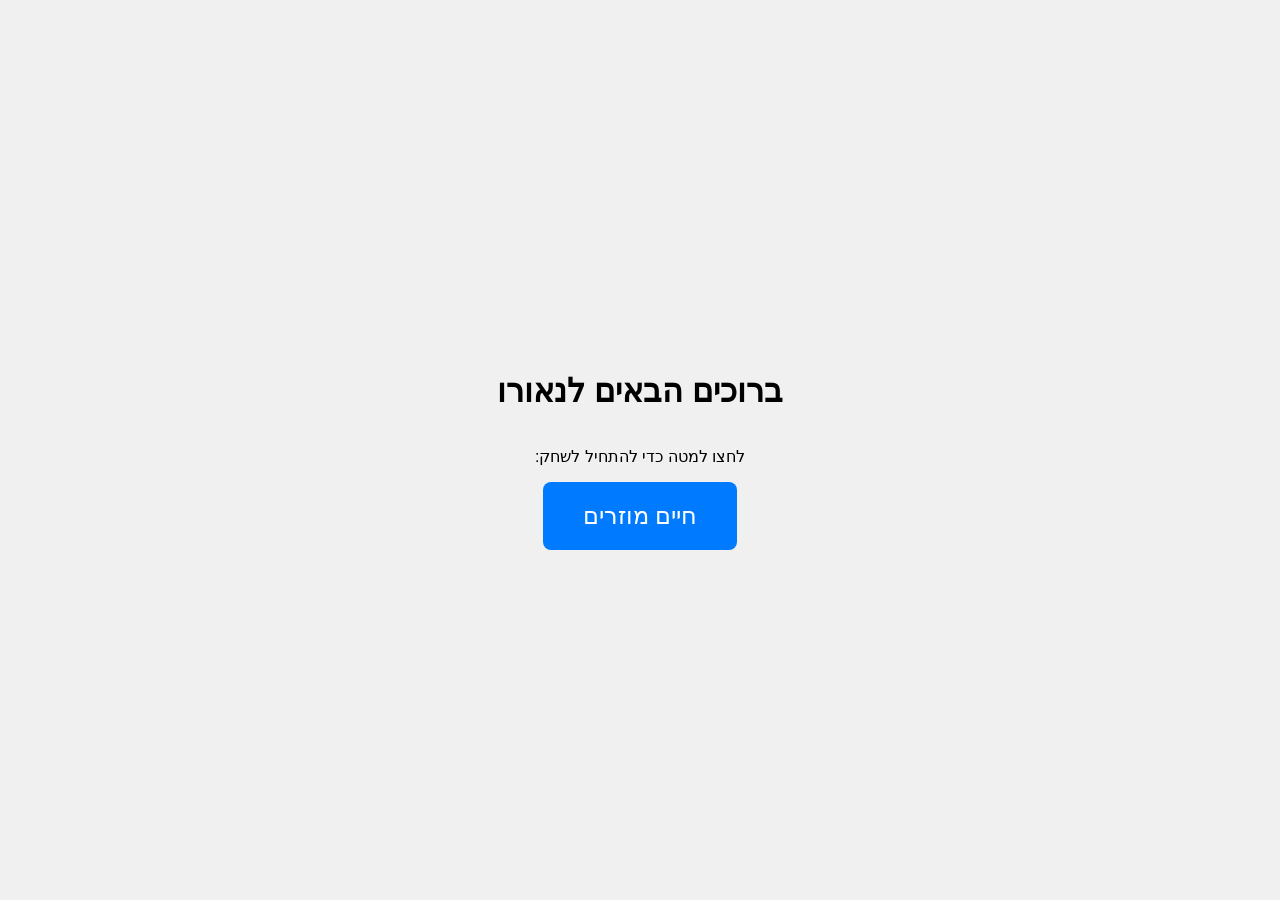
==== index.html @ ce370757 "Create index.html" ====
<!DOCTYPE html>
<html lang="he" dir="rtl">
<head>
    <meta charset="UTF-8">
    <meta name="viewport" content="width=device-width, initial-scale=1.0">
    <title>נאורו - דף הבית</title>
    <style>
        body {
            font-family: sans-serif;
            display: flex;
            flex-direction: column;
            align-items: center;
            justify-content: center;
            height: 100vh;
            margin: 0;
            background-color: #f0f0f0;
        }
        .game-link {
            padding: 20px 40px;
            font-size: 24px;
            background-color: #007bff;
            color: white;
            text-decoration: none;
            border-radius: 8px;
            transition: background-color 0.3s;
        }
        .game-link:hover {
            background-color: #0056b3;
        }
    </style>
</head>
<body>
    <h1>ברוכים הבאים לנאורו</h1>
    <p>לחצו למטה כדי להתחיל לשחק:</p>
    <a href="game.html" class="game-link">חיים מוזרים</a>
</body>
</html>
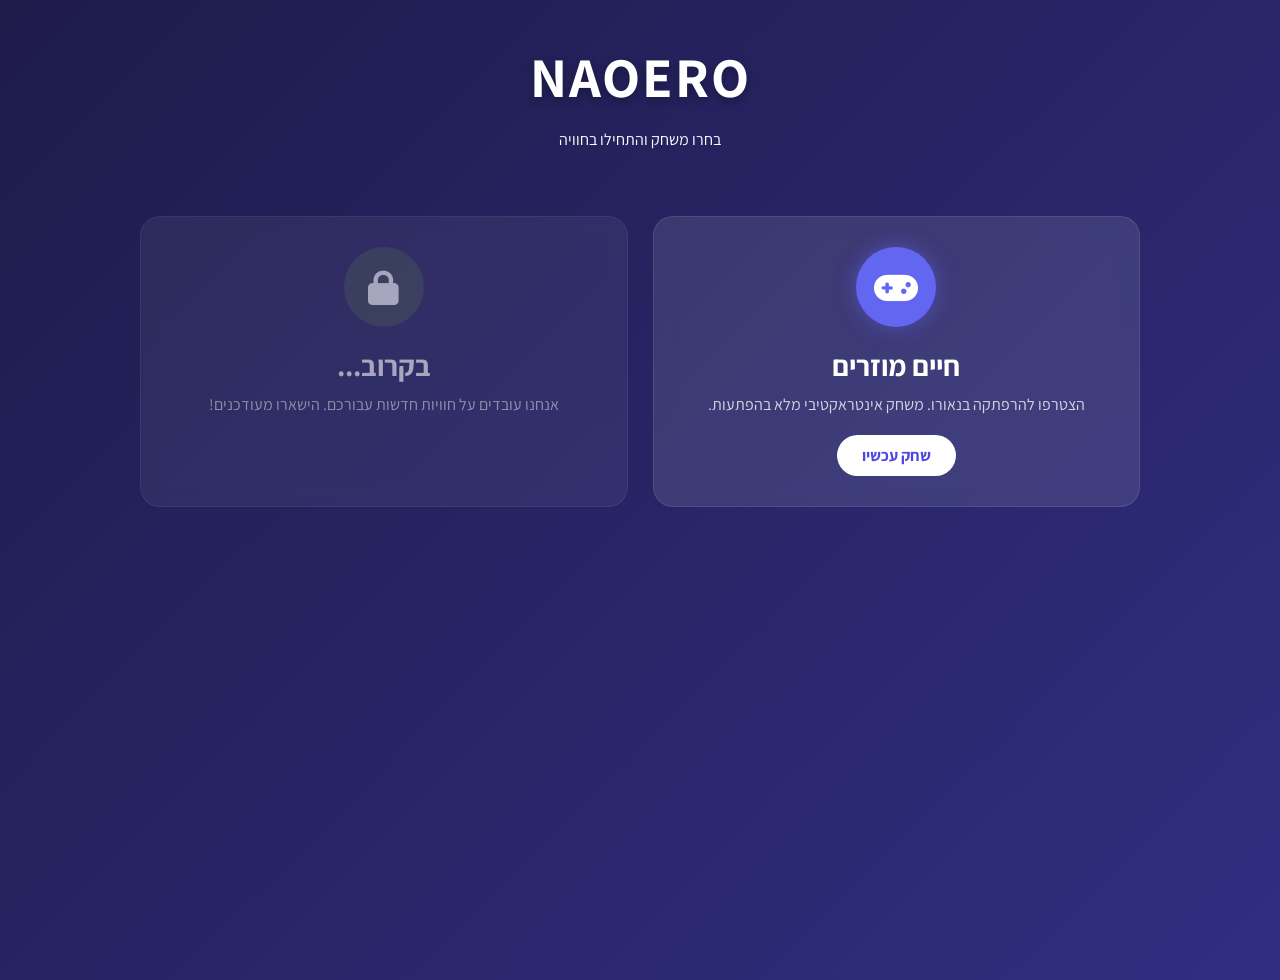
==== commit 002287b4: "Update index.html" ====
--- a/index.html
+++ b/index.html
@@ -3,35 +3,148 @@
 <head>
     <meta charset="UTF-8">
     <meta name="viewport" content="width=device-width, initial-scale=1.0">
-    <title>נאורו - דף הבית</title>
+    <title>Naoero - פורטל משחקים</title>
+    <!-- חיבור לפונט איכותי ואייקונים -->
+    <link href="https://fonts.googleapis.com/css2?family=Assistant:wght@300;400;700&display=swap" rel="stylesheet">
+    <link rel="stylesheet" href="https://cdnjs.cloudflare.com/ajax/libs/font-awesome/6.0.0/css/all.min.css">
+    
     <style>
+        :root {
+            --primary-color: #6366f1;
+            --secondary-color: #4f46e5;
+            --bg-gradient: linear-gradient(135deg, #1e1b4b 0%, #312e81 100%);
+        }
+
         body {
-            font-family: sans-serif;
+            font-family: 'Assistant', sans-serif;
+            background: var(--bg-gradient);
+            color: white;
+            margin: 0;
             display: flex;
             flex-direction: column;
             align-items: center;
+            min-height: 100vh;
+            padding: 40px 20px;
+        }
+
+        .header {
+            text-align: center;
+            margin-bottom: 50px;
+        }
+
+        .header h1 {
+            font-size: 3.5rem;
+            margin: 0;
+            letter-spacing: 2px;
+            text-shadow: 0 4px 10px rgba(0,0,0,0.3);
+        }
+
+        .grid-container {
+            display: grid;
+            grid-template-columns: repeat(auto-fit, minmax(280px, 1fr));
+            gap: 25px;
+            width: 100%;
+            max-width: 1000px;
+        }
+
+        .game-card {
+            background: rgba(255, 255, 255, 0.1);
+            backdrop-filter: blur(10px);
+            border-radius: 20px;
+            padding: 30px;
+            text-align: center;
+            border: 1px solid rgba(255, 255, 255, 0.1);
+            transition: transform 0.3s ease, box-shadow 0.3s ease;
+            text-decoration: none;
+            color: white;
+            display: flex;
+            flex-direction: column;
+            align-items: center;
+        }
+
+        .game-card:hover {
+            transform: translateY(-10px);
+            background: rgba(255, 255, 255, 0.15);
+            box-shadow: 0 20px 40px rgba(0,0,0,0.4);
+            border-color: var(--primary-color);
+        }
+
+        .icon-wrapper {
+            width: 80px;
+            height: 80px;
+            background: var(--primary-color);
+            border-radius: 50%;
+            display: flex;
+            align-items: center;
             justify-content: center;
-            height: 100vh;
-            margin: 0;
-            background-color: #f0f0f0;
+            margin-bottom: 20px;
+            font-size: 35px;
+            box-shadow: 0 0 20px rgba(99, 102, 241, 0.5);
         }
-        .game-link {
-            padding: 20px 40px;
-            font-size: 24px;
-            background-color: #007bff;
-            color: white;
-            text-decoration: none;
-            border-radius: 8px;
-            transition: background-color 0.3s;
+
+        .game-title {
+            font-size: 1.8rem;
+            font-weight: 700;
+            margin-bottom: 10px;
         }
-        .game-link:hover {
-            background-color: #0056b3;
+
+        .game-desc {
+            font-size: 1rem;
+            opacity: 0.8;
+            margin-bottom: 20px;
+        }
+
+        .coming-soon {
+            opacity: 0.6;
+            cursor: not-allowed;
+        }
+
+        .coming-soon .icon-wrapper {
+            background: #4b5563;
+            box-shadow: none;
+        }
+
+        .btn {
+            background: white;
+            color: var(--secondary-color);
+            padding: 10px 25px;
+            border-radius: 50px;
+            font-weight: bold;
+            transition: scale 0.2s;
+        }
+
+        .game-card:hover .btn {
+            scale: 1.1;
         }
     </style>
 </head>
 <body>
-    <h1>ברוכים הבאים לנאורו</h1>
-    <p>לחצו למטה כדי להתחיל לשחק:</p>
-    <a href="game.html" class="game-link">חיים מוזרים</a>
+
+    <div class="header">
+        <h1>NAOERO</h1>
+        <p>בחרו משחק והתחילו בחוויה</p>
+    </div>
+
+    <div class="grid-container">
+        <!-- המשחק הקיים -->
+        <a href="game.html" class="game-card">
+            <div class="icon-wrapper">
+                <i class="fas fa-gamepad"></i>
+            </div>
+            <div class="game-title">חיים מוזרים</div>
+            <div class="game-desc">הצטרפו להרפתקה בנאורו. משחק אינטראקטיבי מלא בהפתעות.</div>
+            <div class="btn">שחק עכשיו</div>
+        </a>
+
+        <!-- מקום למשחק עתידי -->
+        <div class="game-card coming-soon">
+            <div class="icon-wrapper">
+                <i class="fas fa-lock"></i>
+            </div>
+            <div class="game-title">בקרוב...</div>
+            <div class="game-desc">אנחנו עובדים על חוויות חדשות עבורכם. הישארו מעודכנים!</div>
+        </div>
+    </div>
+
 </body>
 </html>
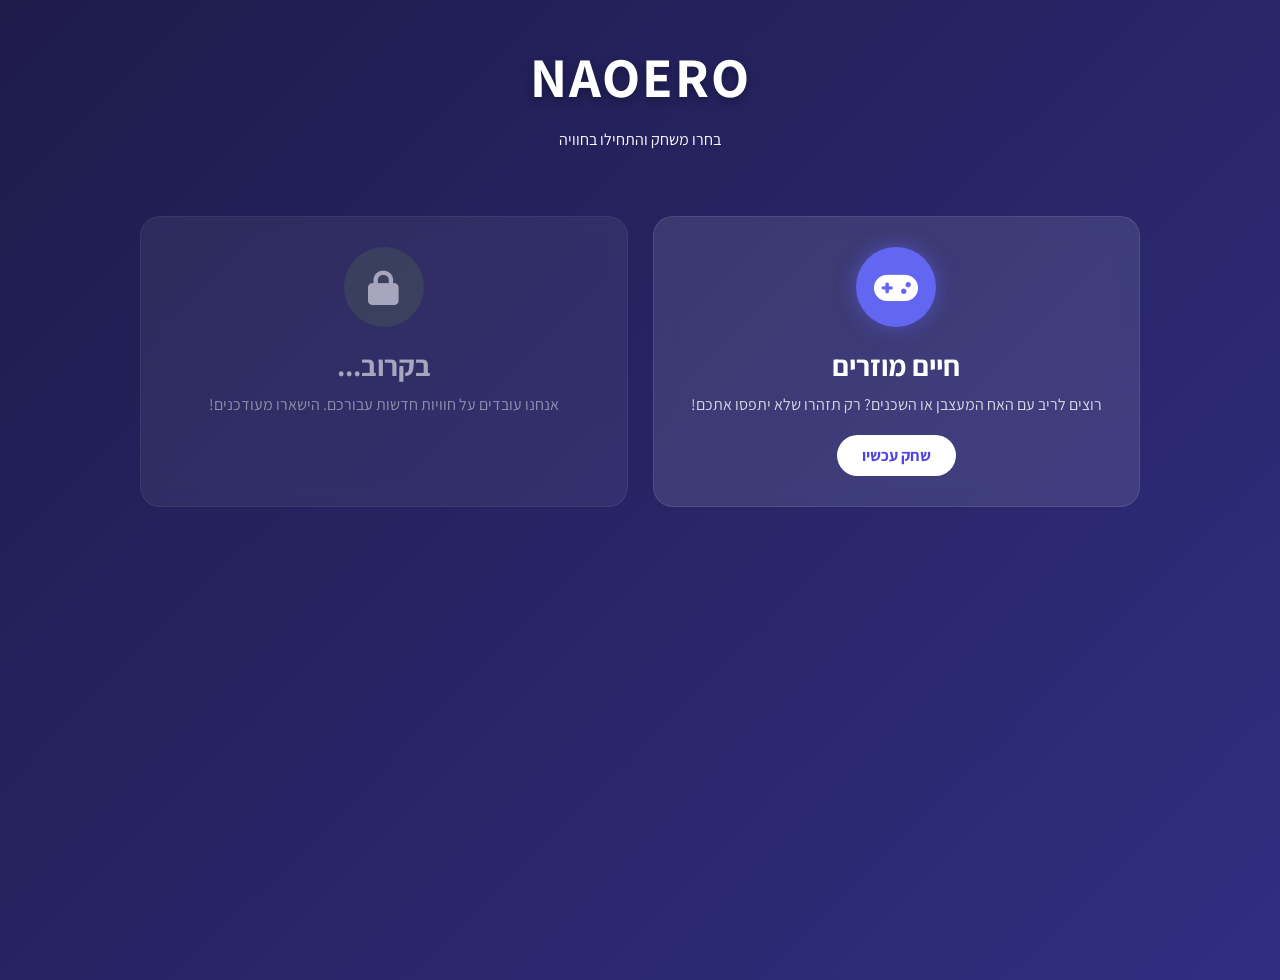
==== commit ebd5cde7: "Update index.html" ====
--- a/index.html
+++ b/index.html
@@ -132,7 +132,7 @@
                 <i class="fas fa-gamepad"></i>
             </div>
             <div class="game-title">חיים מוזרים</div>
-            <div class="game-desc">הצטרפו להרפתקה בנאורו. משחק אינטראקטיבי מלא בהפתעות.</div>
+            <div class="game-desc">רוצים לריב עם האח המעצבן או השכנים? רק תזהרו שלא יתפסו אתכם!</div>
             <div class="btn">שחק עכשיו</div>
         </a>
 
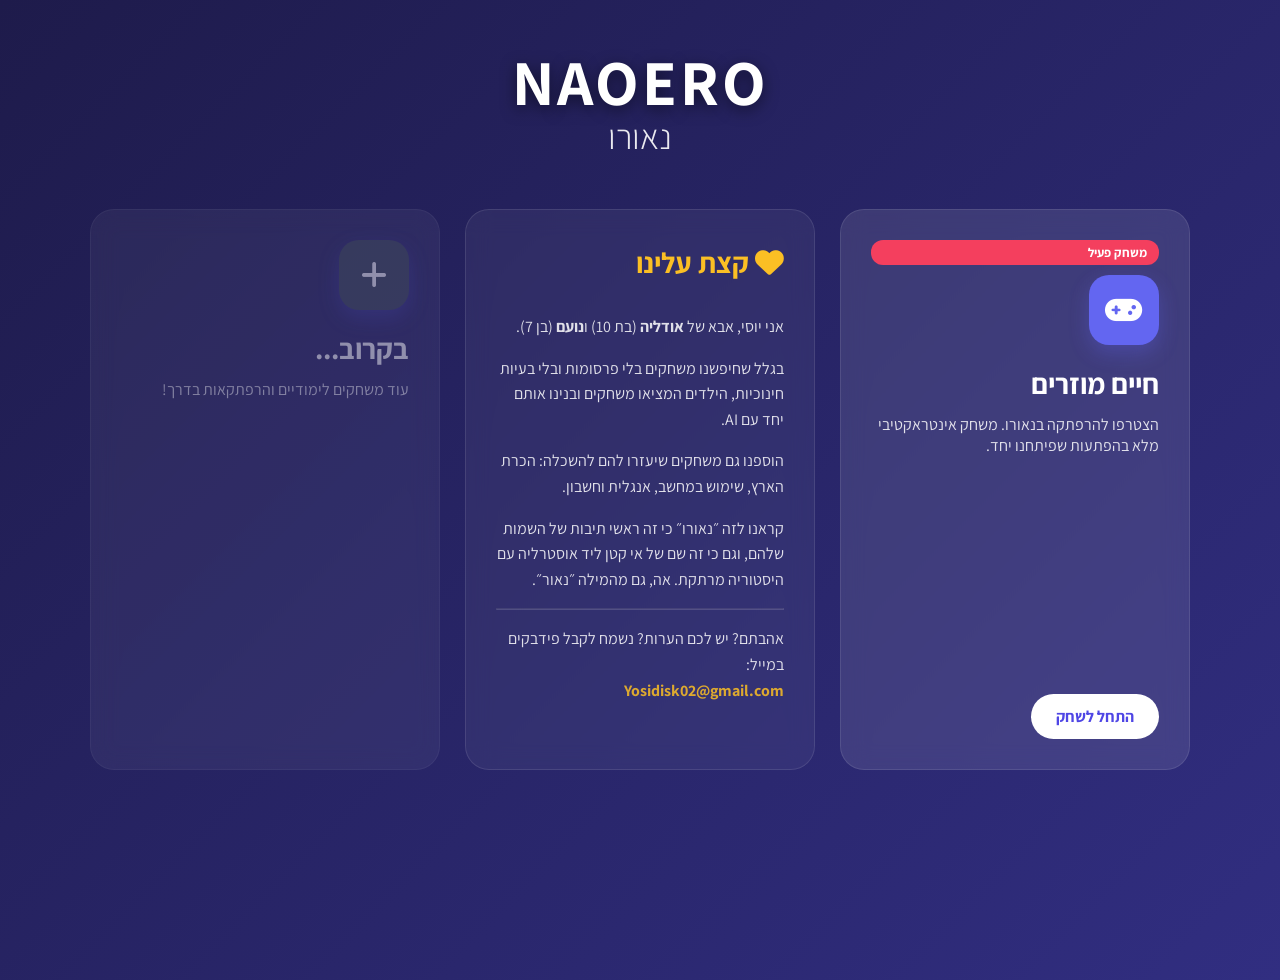
==== commit e23d23bb: "Update index.html" ====
--- a/index.html
+++ b/index.html
@@ -3,8 +3,7 @@
 <head>
     <meta charset="UTF-8">
     <meta name="viewport" content="width=device-width, initial-scale=1.0">
-    <title>Naoero - פורטל משחקים</title>
-    <!-- חיבור לפונט איכותי ואייקונים -->
+    <title>Naoero - נאורו</title>
     <link href="https://fonts.googleapis.com/css2?family=Assistant:wght@300;400;700&display=swap" rel="stylesheet">
     <link rel="stylesheet" href="https://cdnjs.cloudflare.com/ajax/libs/font-awesome/6.0.0/css/all.min.css">
     
@@ -12,6 +11,7 @@
         :root {
             --primary-color: #6366f1;
             --secondary-color: #4f46e5;
+            --accent-color: #f43f5e;
             --bg-gradient: linear-gradient(135deg, #1e1b4b 0%, #312e81 100%);
         }
 
@@ -33,35 +33,43 @@
         }
 
         .header h1 {
-            font-size: 3.5rem;
+            font-size: 4rem;
             margin: 0;
-            letter-spacing: 2px;
-            text-shadow: 0 4px 10px rgba(0,0,0,0.3);
+            letter-spacing: 3px;
+            text-shadow: 0 4px 15px rgba(0,0,0,0.5);
+            font-weight: 700;
+        }
+
+        .header .hebrew-title {
+            font-size: 2.2rem;
+            display: block;
+            margin-top: -10px;
+            opacity: 0.9;
+            font-weight: 300;
         }
 
         .grid-container {
             display: grid;
-            grid-template-columns: repeat(auto-fit, minmax(280px, 1fr));
+            grid-template-columns: repeat(auto-fit, minmax(320px, 1fr));
             gap: 25px;
             width: 100%;
-            max-width: 1000px;
+            max-width: 1100px;
         }
 
-        .game-card {
+        .card {
             background: rgba(255, 255, 255, 0.1);
-            backdrop-filter: blur(10px);
-            border-radius: 20px;
+            backdrop-filter: blur(12px);
+            border-radius: 24px;
             padding: 30px;
-            text-align: center;
             border: 1px solid rgba(255, 255, 255, 0.1);
-            transition: transform 0.3s ease, box-shadow 0.3s ease;
+            transition: all 0.3s ease;
             text-decoration: none;
             color: white;
             display: flex;
             flex-direction: column;
-            align-items: center;
         }
 
+        /* עיצוב כרטיס משחק */
         .game-card:hover {
             transform: translateY(-10px);
             background: rgba(255, 255, 255, 0.15);
@@ -69,52 +77,74 @@
             border-color: var(--primary-color);
         }
 
+        /* עיצוב כרטיס אודות */
+        .about-card {
+            background: rgba(255, 255, 255, 0.05);
+            grid-column: span 1;
+            line-height: 1.6;
+            font-size: 1.05rem;
+        }
+
         .icon-wrapper {
-            width: 80px;
-            height: 80px;
+            width: 70px;
+            height: 70px;
             background: var(--primary-color);
-            border-radius: 50%;
+            border-radius: 20px;
             display: flex;
             align-items: center;
             justify-content: center;
             margin-bottom: 20px;
-            font-size: 35px;
-            box-shadow: 0 0 20px rgba(99, 102, 241, 0.5);
+            font-size: 30px;
+            box-shadow: 0 8px 20px rgba(99, 102, 241, 0.3);
         }
 
-        .game-title {
+        .title {
             font-size: 1.8rem;
             font-weight: 700;
-            margin-bottom: 10px;
+            margin-bottom: 12px;
         }
 
-        .game-desc {
+        .desc {
             font-size: 1rem;
-            opacity: 0.8;
+            opacity: 0.85;
             margin-bottom: 20px;
-        }
-
-        .coming-soon {
-            opacity: 0.6;
-            cursor: not-allowed;
-        }
-
-        .coming-soon .icon-wrapper {
-            background: #4b5563;
-            box-shadow: none;
+            flex-grow: 1;
         }
 
         .btn {
             background: white;
             color: var(--secondary-color);
-            padding: 10px 25px;
+            padding: 12px 25px;
             border-radius: 50px;
             font-weight: bold;
-            transition: scale 0.2s;
+            text-align: center;
+            transition: transform 0.2s;
+            align-self: flex-start;
         }
 
         .game-card:hover .btn {
-            scale: 1.1;
+            transform: scale(1.05);
+            background: #fff;
+        }
+
+        .email-link {
+            color: #fbbf24;
+            text-decoration: none;
+            font-weight: bold;
+        }
+
+        .email-link:hover {
+            text-decoration: underline;
+        }
+
+        .badge {
+            display: inline-block;
+            background: var(--accent-color);
+            padding: 4px 12px;
+            border-radius: 12px;
+            font-size: 0.8rem;
+            margin-bottom: 10px;
+            font-weight: bold;
         }
     </style>
 </head>
@@ -122,27 +152,42 @@
 
     <div class="header">
         <h1>NAOERO</h1>
-        <p>בחרו משחק והתחילו בחוויה</p>
+        <span class="hebrew-title">נאורו</span>
     </div>
 
     <div class="grid-container">
-        <!-- המשחק הקיים -->
-        <a href="game.html" class="game-card">
+        <!-- כרטיס המשחק -->
+        <a href="game.html" class="card game-card">
+            <span class="badge">משחק פעיל</span>
             <div class="icon-wrapper">
                 <i class="fas fa-gamepad"></i>
             </div>
-            <div class="game-title">חיים מוזרים</div>
-            <div class="game-desc">רוצים לריב עם האח המעצבן או השכנים? רק תזהרו שלא יתפסו אתכם!</div>
-            <div class="btn">שחק עכשיו</div>
+            <div class="title">חיים מוזרים</div>
+            <div class="desc">הצטרפו להרפתקה בנאורו. משחק אינטראקטיבי מלא בהפתעות שפיתחנו יחד.</div>
+            <div class="btn">התחל לשחק</div>
         </a>
 
+        <!-- כרטיס אודות -->
+        <div class="card about-card">
+            <div class="title" style="color: #fbbf24;"><i class="fas fa-heart"></i> קצת עלינו</div>
+            <div class="desc">
+                <p>אני יוסי, אבא של <strong>אודליה</strong> (בת 10) ו<strong>נועם</strong> (בן 7).</p>
+                <p>בגלל שחיפשנו משחקים בלי פרסומות ובלי בעיות חינוכיות, הילדים המציאו משחקים ובנינו אותם יחד עם AI.</p>
+                <p>הוספנו גם משחקים שיעזרו להם להשכלה: הכרת הארץ, שימוש במחשב, אנגלית וחשבון.</p>
+                <p>קראנו לזה ״נאורו״ כי זה ראשי תיבות של השמות שלהם, וגם כי זה שם של אי קטן ליד אוסטרליה עם היסטוריה מרתקת. אה, גם מהמילה ״נאור״.</p>
+                <hr style="opacity: 0.2; margin: 15px 0;">
+                <p>אהבתם? יש לכם הערות? נשמח לקבל פידבקים במייל:<br>
+                <a href="mailto:Yosidisk02@gmail.com" class="email-link">Yosidisk02@gmail.com</a></p>
+            </div>
+        </div>
+
         <!-- מקום למשחק עתידי -->
-        <div class="game-card coming-soon">
-            <div class="icon-wrapper">
-                <i class="fas fa-lock"></i>
+        <div class="card" style="opacity: 0.5; cursor: not-allowed;">
+            <div class="icon-wrapper" style="background: #4b5563;">
+                <i class="fas fa-plus"></i>
             </div>
-            <div class="game-title">בקרוב...</div>
-            <div class="game-desc">אנחנו עובדים על חוויות חדשות עבורכם. הישארו מעודכנים!</div>
+            <div class="title">בקרוב...</div>
+            <div class="desc">עוד משחקים לימודיים והרפתקאות בדרך!</div>
         </div>
     </div>
 
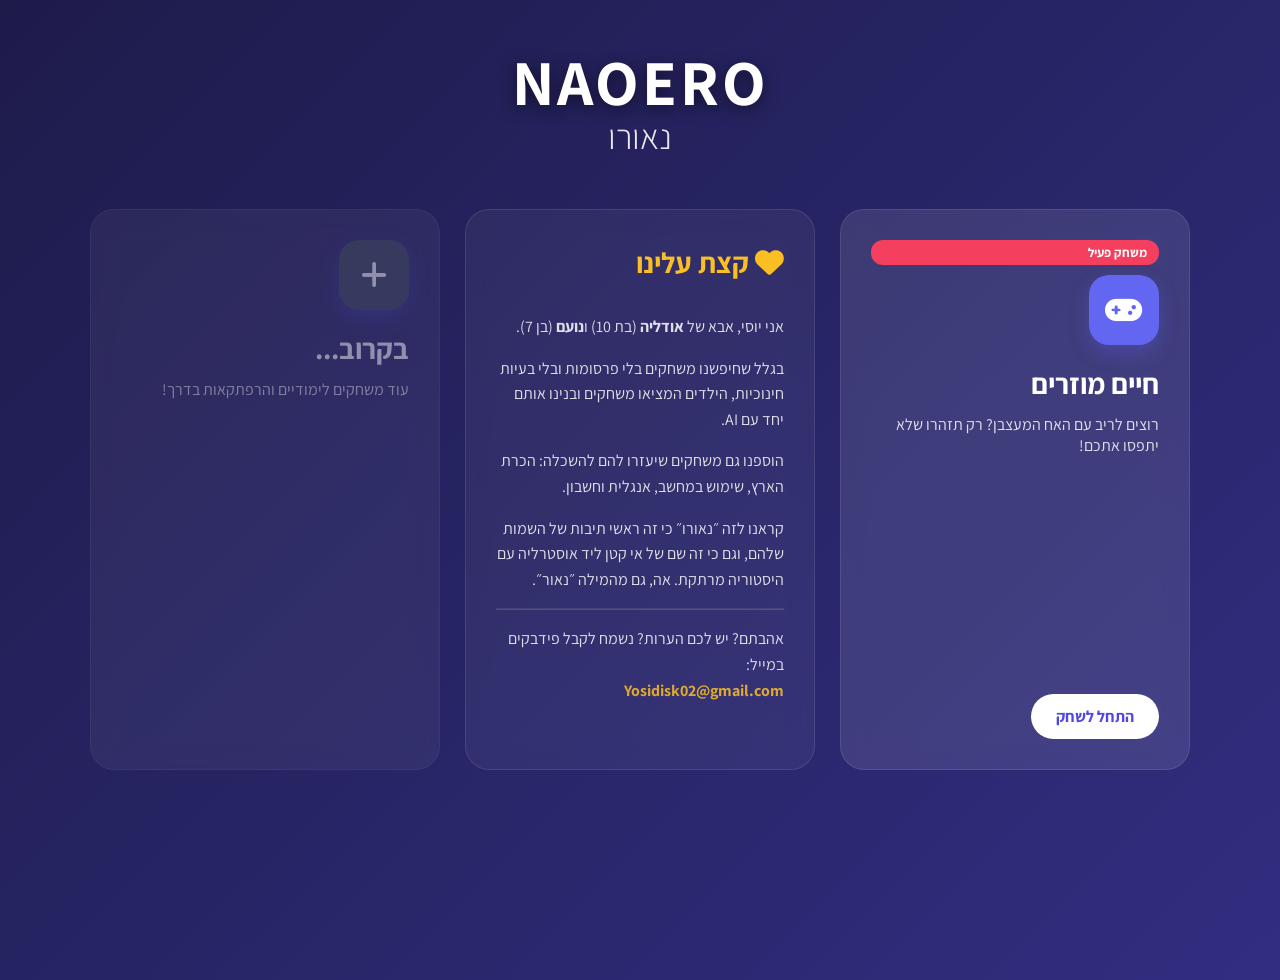
==== commit a5f49b7e: "Update index.html" ====
--- a/index.html
+++ b/index.html
@@ -163,7 +163,7 @@
                 <i class="fas fa-gamepad"></i>
             </div>
             <div class="title">חיים מוזרים</div>
-            <div class="desc">הצטרפו להרפתקה בנאורו. משחק אינטראקטיבי מלא בהפתעות שפיתחנו יחד.</div>
+            <div class="desc">רוצים לריב עם האח המעצבן? רק תזהרו שלא יתפסו אתכם!</div>
             <div class="btn">התחל לשחק</div>
         </a>
 
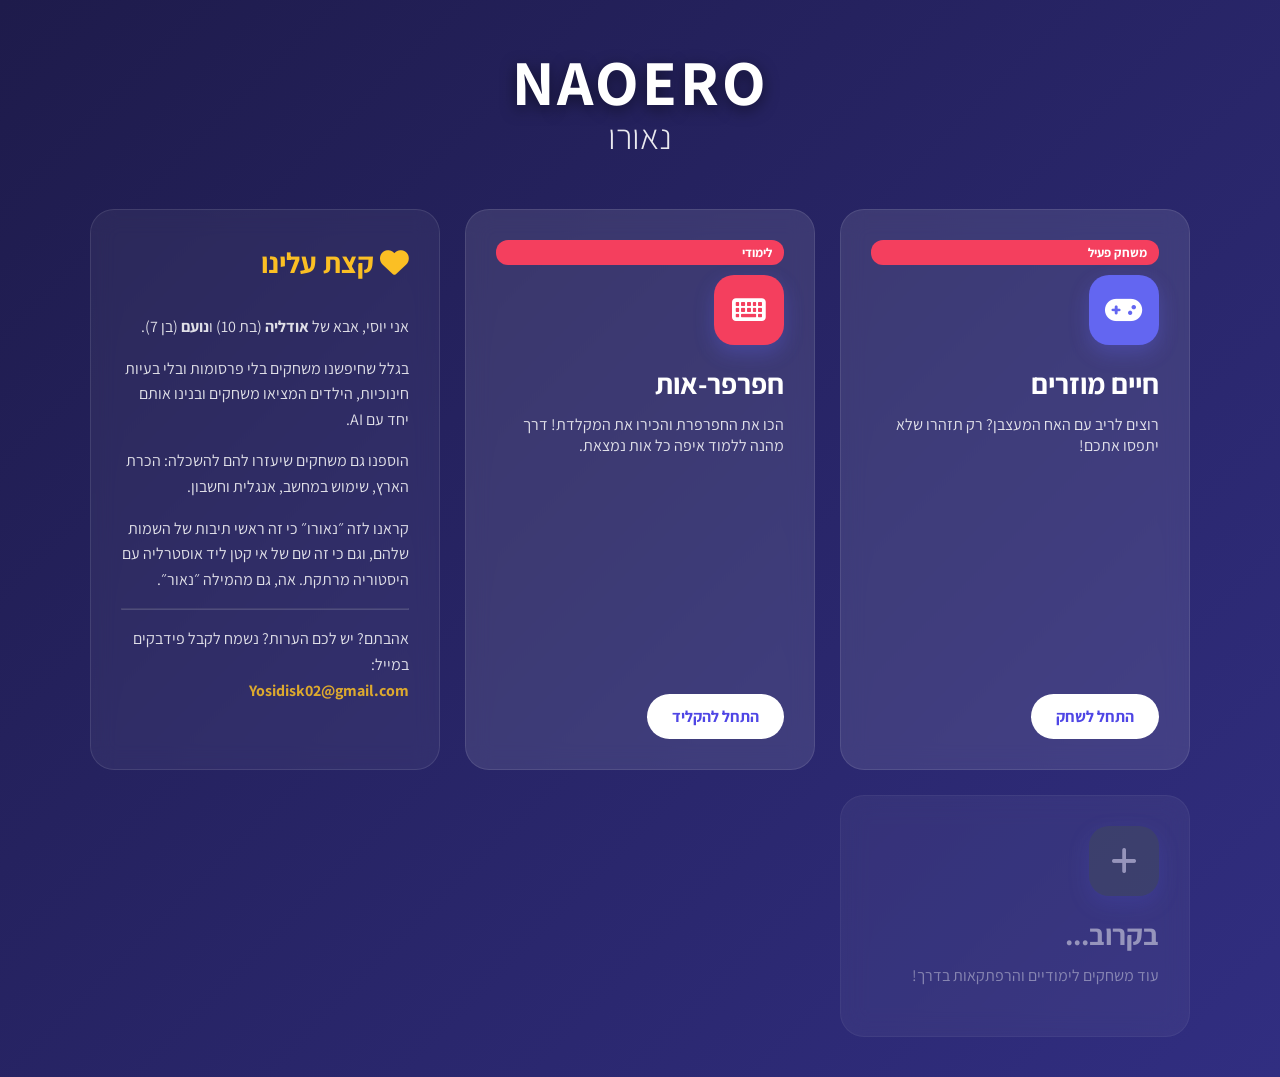
==== commit 3e1bd8d3: "Update index.html" ====
--- a/index.html
+++ b/index.html
@@ -167,6 +167,17 @@
             <div class="btn">התחל לשחק</div>
         </a>
 
+        <!-- משחק 2: חפרפר-אות -->
+        <a href="hparparhot.html" class="card game-card game-hpar">
+            <span class="badge">לימודי</span>
+            <div class="icon-wrapper" style="background: var(--accent-color);">
+                <i class="fas fa-keyboard"></i>
+            </div>
+            <div class="title">חפרפר-אות</div>
+            <div class="desc">הכו את החפרפרת והכירו את המקלדת! דרך מהנה ללמוד איפה כל אות נמצאת.</div>
+            <div class="btn">התחל להקליד</div>
+        </a>
+
         <!-- כרטיס אודות -->
         <div class="card about-card">
             <div class="title" style="color: #fbbf24;"><i class="fas fa-heart"></i> קצת עלינו</div>
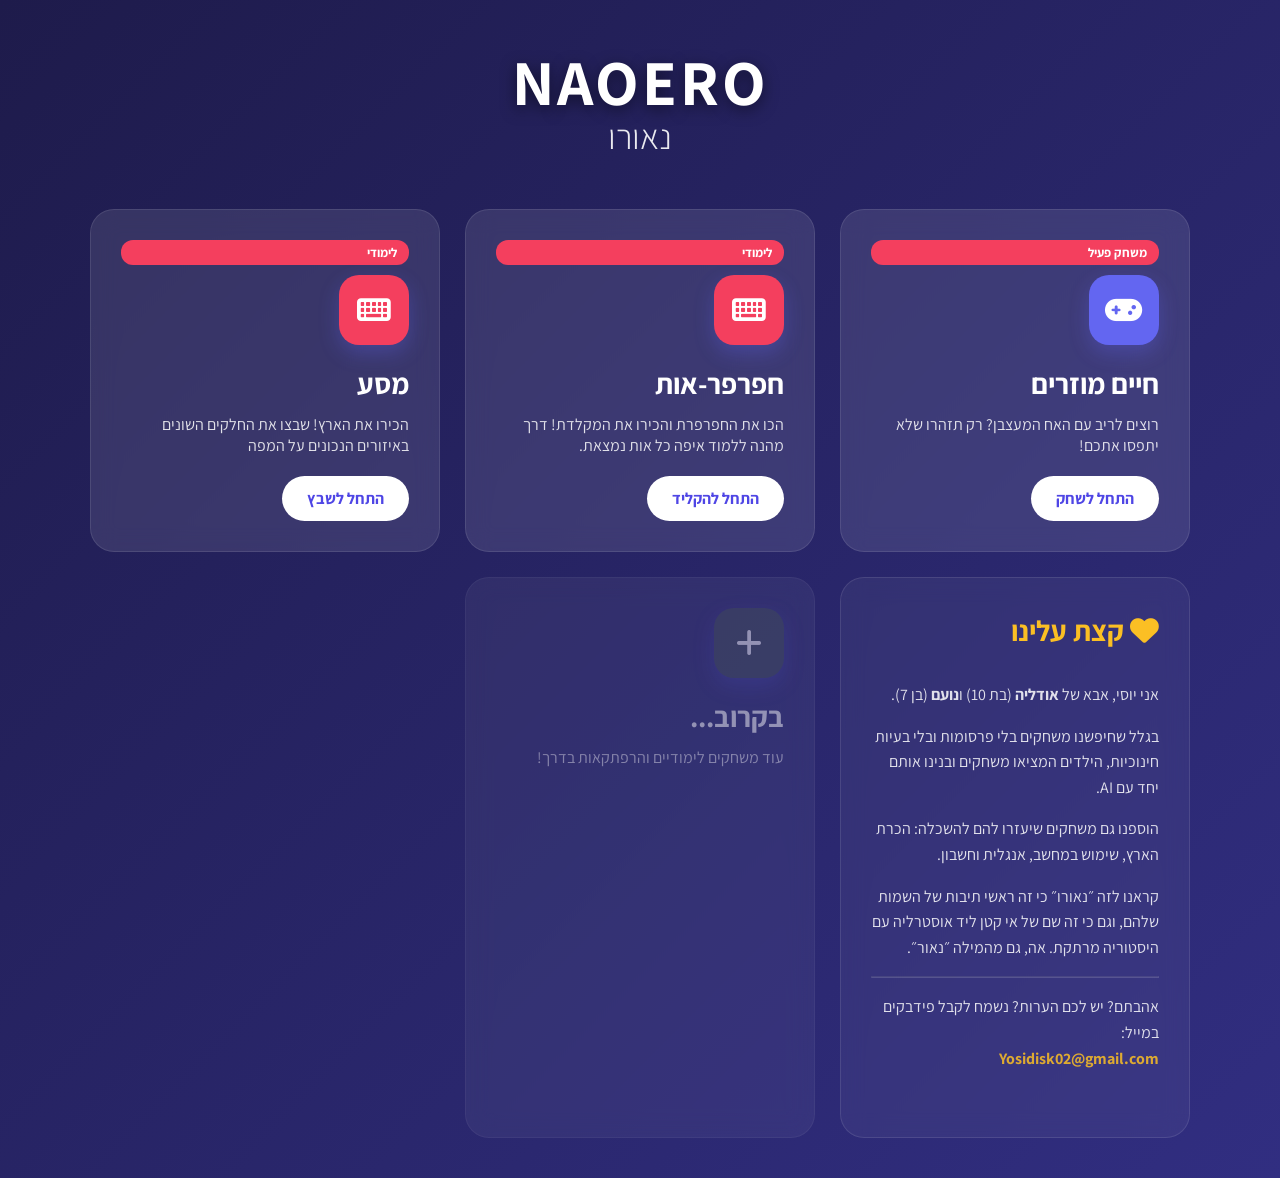
==== commit 46999c39: "Update index.html" ====
--- a/index.html
+++ b/index.html
@@ -178,6 +178,17 @@
             <div class="btn">התחל להקליד</div>
         </a>
 
+                <!-- משחק 3: מסע -->
+        <a href="masa.html" class="card game-card game-hpar">
+            <span class="badge">לימודי</span>
+            <div class="icon-wrapper" style="background: var(--accent-color);">
+                <i class="fas fa-keyboard"></i>
+            </div>
+            <div class="title">מסע</div>
+            <div class="desc">הכירו את הארץ! שבצו את החלקים השונים באיזורים הנכונים על המפה</div>
+            <div class="btn">התחל לשבץ</div>
+        </a>
+
         <!-- כרטיס אודות -->
         <div class="card about-card">
             <div class="title" style="color: #fbbf24;"><i class="fas fa-heart"></i> קצת עלינו</div>
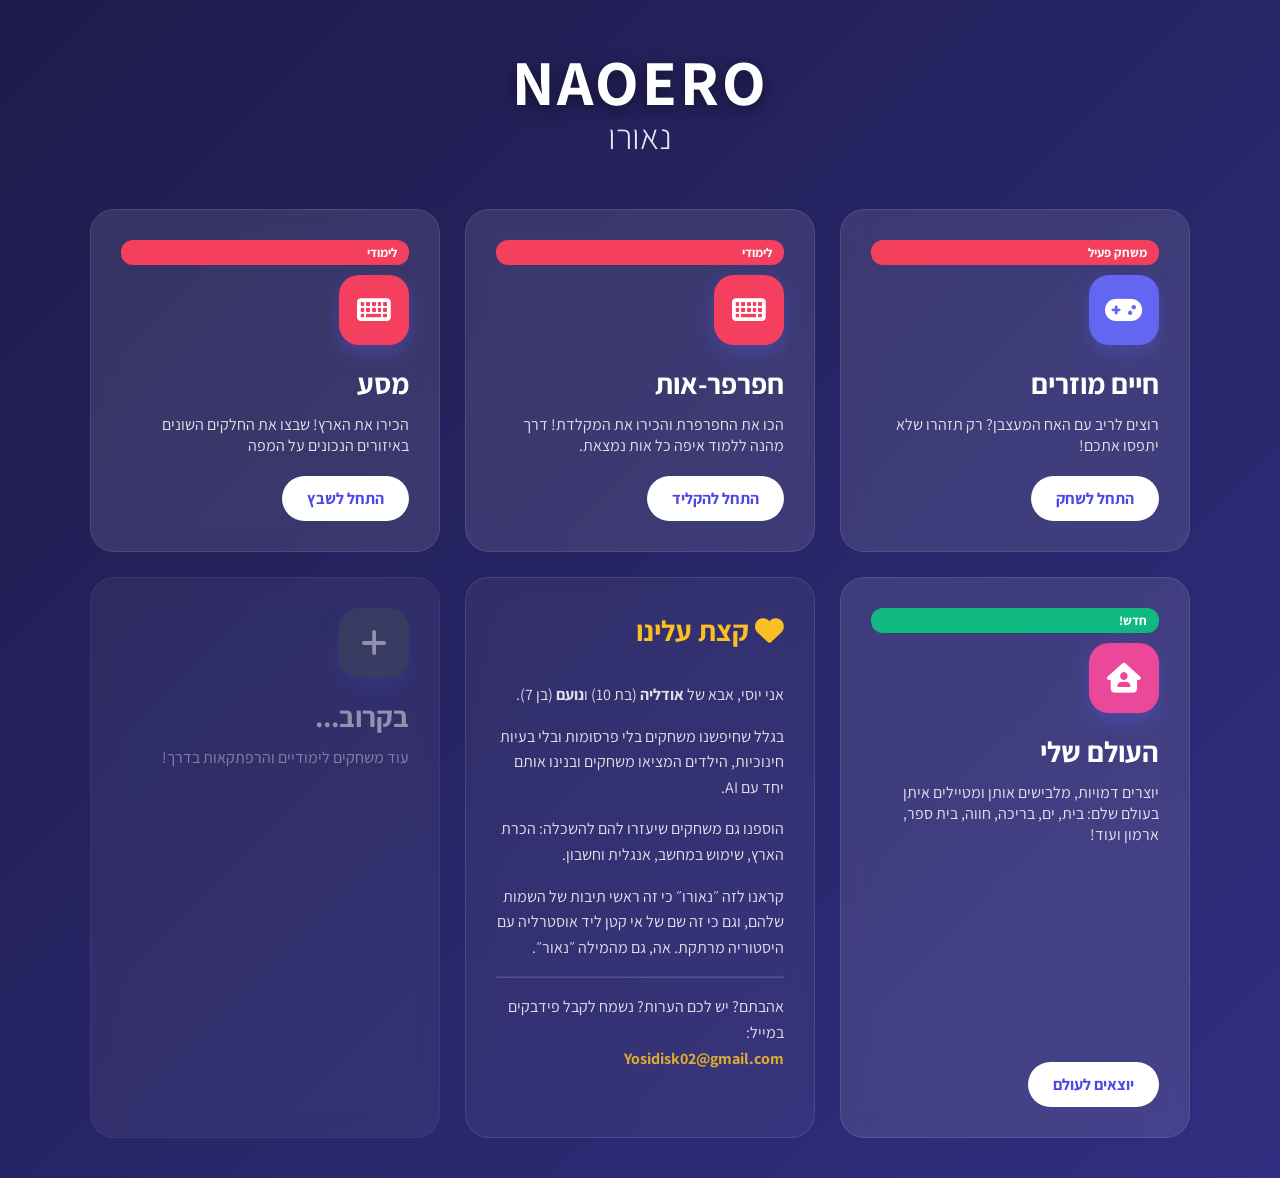
==== commit c59829ce: "Add "העולם שלי" (My World) game and home-screen card A character-world game: create and dress charac" ====
--- a/index.html
+++ b/index.html
@@ -189,6 +189,17 @@
             <div class="btn">התחל לשבץ</div>
         </a>
 
+        <!-- משחק 4: העולם שלי -->
+        <a href="my-world/" class="card game-card">
+            <span class="badge" style="background: #10b981;">חדש!</span>
+            <div class="icon-wrapper" style="background: #ec4899;">
+                <i class="fas fa-house-user"></i>
+            </div>
+            <div class="title">העולם שלי</div>
+            <div class="desc">יוצרים דמויות, מלבישים אותן ומטיילים איתן בעולם שלם: בית, ים, בריכה, חווה, בית ספר, ארמון ועוד!</div>
+            <div class="btn">יוצאים לעולם</div>
+        </a>
+
         <!-- כרטיס אודות -->
         <div class="card about-card">
             <div class="title" style="color: #fbbf24;"><i class="fas fa-heart"></i> קצת עלינו</div>
